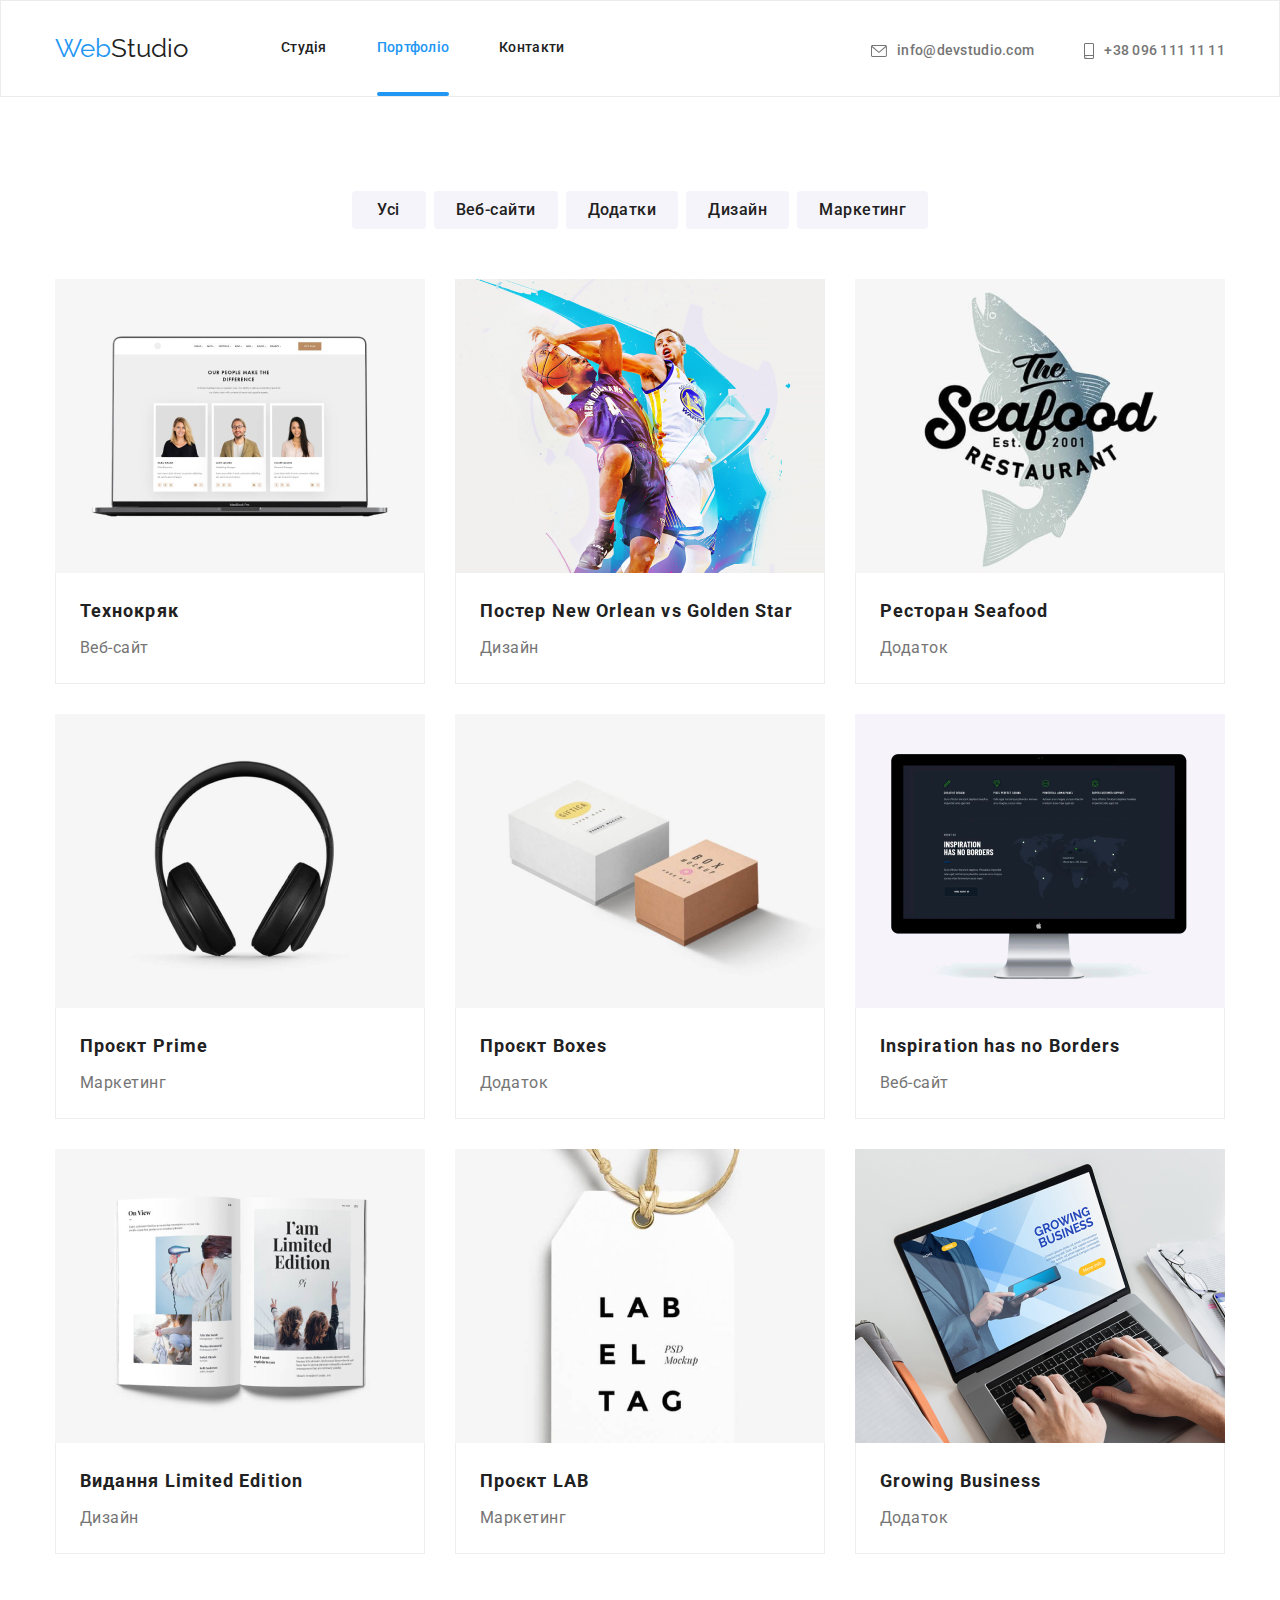
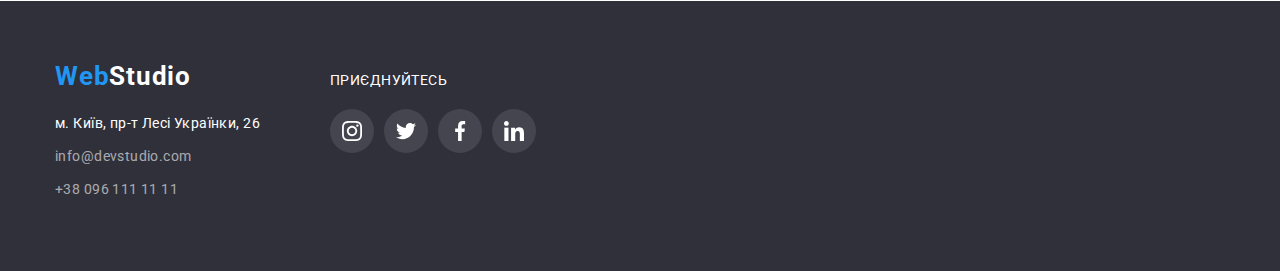
==== portfolio.html @ 18c57424 "зробила початкову розмітку" ====
<!DOCTYPE html>
<html lang="uk">

<head>
    <meta charset="UTF-8">
    <meta http-equiv="X-UA-Compatible" content="IE=edge">
    <meta name="viewport" content="width=device-width, initial-scale=1.0">
    <title>Document</title>
    <link rel="preconnect" href="https://fonts.googleapis.com">
    <link rel="preconnect" href="https://fonts.gstatic.com" crossorigin>
    <link
        href="https://fonts.googleapis.com/css2?family=Montserrat:wght@400;700&family=Raleway:wght@700&family=Roboto:wght@400;500;700;900&display=swap"
        rel="stylesheet">
    <link rel="stylesheet" href="https://cdn.jsdelivr.net/npm/modern-normalize@1.1.0/modern-normalize.min.css">
    <link rel="stylesheet" href="./css/styles.css">
</head>

<body class="body">
    <header class="page-header">
        <div class="container page-header-container">
            <nav class="page-navigation">
                <a href="./index.html" class="logo cursor"><span class="web">Web</span><span
                        class="studio">Studio</span></a>
                <ul class="site-nav list">
                    <li><a href="./index.html" class="nav-text">Студія</a></li>
                    <li><a href="./portfolio.html" class="active">Портфоліо</a></li>
                    <li><a href="" class="nav-text">Контакти</a></li>
                </ul>
            </nav>
            <ul class="page-header-contact list">
                <li><a class="mail-header" href="mailto:info@devstudio.com">
                        <svg class="header-mail-icon" width="16" height="12">
                            <use href="./img/icons.svg#icon-envelope"></use>
                        </svg>
                        info@devstudio.com</a></li>
                <li><a class="tel-header" href="tel:+380961111111">
                        <svg class="header-tel-icon" width="10" height="16">
                            <use href="./img/icons.svg#icon-smartphone"></use>
                        </svg>
                        +38 096 111 11 11</a></li>
            </ul>
        </div>
    </header>

    <main>
        <!--Фільтри-->
        <section class="section filter">
            <div class="container">
                <!--Прихований заголовок роботи-->
                <h1 hidden>--Фільтри--</h1>
                <ul class="site-filter list">
                    <li class="site-filter-item">
                        <button type="button" class="button-secondary cursor">Усі</button>
                    </li>
                    <li class="site-filter-item">
                        <button type="button" class="button-secondary cursor">Веб-сайти</button>
                    </li>
                    <li class="site-filter-item">
                        <button type="button" class="button-secondary cursor">Додатки</button>
                    </li>
                    <li class="site-filter-item">
                        <button type="button" class="button-secondary cursor">Дизайн</button>
                    </li>
                    <li class="site-filter-item">
                        <button type="button" class="button-secondary cursor">Маркетинг</button>
                    </li>
                </ul>
                <!--Портфоліо-->
                <ul class="work list">
                    <li class="work-item">
                        <a href="" class="project-link link">
                            <div class="work-thumb">
                                <img class="work-photo" src="./img/texnokryak.jpg" alt="web-cite-texnokryk" width="370"
                                    height="294">
                                <div class="work-overlay">
                                    <p class="work-overlay-text">Ресурс пропонує комплексні пропозиції з різним рівнем
                                        функціоналу та сервісів. Все це дозволить відвідувачу отримати
                                        вичерпні відомості про компанію чи приватну особу.</p>
                                </div>
                            </div>

                            <div class="work-border">
                                <h2 class="work-title">Технокряк</h2>
                                <p class="work-text">Веб-сайт</p>
                            </div>
                        </a>
                    </li>

                    <li class="work-item">
                        <a href="" class="project-link link">
                            <div class="work-thumb">
                                <img class="work-photo" src="./img/goldenstar.jpg" alt="poster-goldenstar" width="370"
                                    height="294">
                                <div class="work-overlay">
                                    <p class="work-overlay-text">Ресурс пропонує комплексні пропозиції з різним рівнем
                                        функціоналу та сервісів. Все це
                                        дозволить відвідувачу отримати
                                        вичерпні відомості про компанію чи приватну особу.</p>
                                </div>

                            </div>

                            <div class="work-border">
                                <h2 class="work-title">Постер New Orlean vs Golden Star</h2>
                                <p class="work-text">Дизайн</p>
                            </div>
                        </a>
                    </li>

                    <li class="work-item">
                        <a href="" class="project-link link">
                            <div class="work-thumb">
                                <img class="work-photo" src="./img/seafood.jpg" alt="photo-seafood" width="370"
                                    height="294">
                                <div class="work-overlay">
                                    <p class="work-overlay-text">Ресурс пропонує комплексні пропозиції з різним рівнем
                                        функціоналу та сервісів. Все це
                                        дозволить відвідувачу отримати вичерпні відомості про компанію чи приватну
                                        особу.</p>
                                </div>
                            </div>
                            <div class="work-border">
                                <h2 class="work-title">Ресторан Seafood</h2>
                                <p class="work-text">Додаток</p>
                            </div>
                        </a>
                    </li>

                    <li class="work-item">
                        <a href="" class="project-link link">
                            <div class="work-thumb">
                                <img class="work-photo" src="./img/prime.jpg" alt="project-prime" width="370"
                                    height="294">
                                <div class="work-overlay">
                                    <p class="work-overlay-text">Ресурс пропонує комплексні пропозиції з різним рівнем
                                        функціоналу та сервісів. Все це
                                        дозволить відвідувачу отримати вичерпні відомості про компанію чи приватну
                                        особу.</p>
                                </div>
                            </div>
                            <div class="work-border">
                                <h2 class="work-title">Проєкт Prime</h2>
                                <p class="work-text">Маркетинг</p>
                            </div>
                        </a>
                    </li>

                    <li class="work-item">
                        <a href="" class="project-link link">
                            <div class="work-thumb">
                                <img class="work-photo" src="./img/boxes.jpg" alt="project-boxes" width="370"
                                    height="294">
                                <div class="work-overlay">
                                    <p class="work-overlay-text">Ресурс пропонує комплексні пропозиції з різним рівнем
                                        функціоналу та сервісів. Все це
                                        дозволить відвідувачу отримати вичерпні відомості про компанію чи приватну
                                        особу.</p>
                                </div>
                            </div>
                            <div class="work-border">
                                <h2 class="work-title">Проєкт Boxes</h2>
                                <p class="work-text">Додаток</p>
                            </div>
                        </a>
                    </li>

                    <li class="work-item">
                        <a href="" class="project-link link">
                            <div class="work-thumb">
                                <img class="work-photo" src="./img/borders.jpg" alt="web-siteborders" width="370"
                                    height="294">
                                <div class="work-overlay">
                                    <p class="work-overlay-text">Ресурс пропонує комплексні пропозиції з різним рівнем
                                        функціоналу та сервісів. Все це
                                        дозволить відвідувачу отримати вичерпні відомості про компанію чи приватну
                                        особу.</p>
                                </div>
                            </div>
                            <div class="work-border">
                                <h2 class="work-title">Inspiration has no Borders</h2>
                                <p class="work-text">Веб-сайт</p>
                            </div>
                        </a>
                    </li>

                    <li class="work-item">
                        <a href="" class="project-link link">
                            <div class="work-thumb">
                                <img class="work-photo" src="./img/limitededition.jpg" alt="photo-book-limitededition"
                                    width="370" height="294">
                                <div class="work-overlay">
                                    <p class="work-overlay-text">Ресурс пропонує комплексні пропозиції з різним рівнем
                                        функціоналу та сервісів. Все це
                                        дозволить відвідувачу отримати
                                        вичерпні відомості про компанію чи приватну особу.</p>
                                </div>
                            </div>
                            <div class="work-border">
                                <h2 class="work-title">Видання Limited Edition</h2>
                                <p class="work-text">Дизайн</p>
                            </div>
                        </a>
                    </li>

                    <li class="work-item">
                        <a href="" class="project-link link">
                            <div class="work-thumb">
                                <img class="work-photo" src="./img/lab.jpg" alt="logo-project-lab" width="370"
                                    height="294">
                                <div class="work-overlay">
                                    <p class="work-overlay-text">Ресурс пропонує комплексні пропозиції з різним рівнем
                                        функціоналу та сервісів. Все це
                                        дозволить відвідувачу отримати
                                        вичерпні відомості про компанію чи приватну особу.</p>
                                </div>
                            </div>
                            <div class="work-border">
                                <h2 class="work-title">Проєкт LAB</h2>
                                <p class="work-text">Маркетинг</p>
                            </div>
                        </a>
                    </li>

                    <li class="work-item">
                        <a href="" class="project-link link">
                            <div class="work-thumb">
                                <img class="work-photo" src="./img/growingbusiness.jpg"
                                    alt="photo-leptop-growingbusiness" width="370" height="294">
                                <div class="work-overlay">
                                    <p class="work-overlay-text">Ресурс пропонує комплексні пропозиції з різним рівнем
                                        функціоналу та сервісів. Все це
                                        дозволить відвідувачу отримати
                                        вичерпні відомості про компанію чи приватну особу.</p>
                                </div>
                            </div>
                            <div class="work-border">
                                <h2 class="work-title">Growing Business</h2>
                                <p class="work-text">Додаток</p>
                            </div>
                        </a>
                    </li>
                </ul>
            </div>
        </section>
    </main>



    <footer class="footer">
        <div class="footer-space container">
            <div class="footer-container">
                <a href="./index.html" class="logo-footer"><span class="web-footer">Web</span><span
                        class="studio-footer">Studio</span></a>
                <address class="address">
                    <ul class="list">
                        <li class="address-space"><a href="map" target="_blank" rel="noopener noreferrer"
                                class="white-address">м. Київ, пр-т Лесі
                                Українки, 26</a></li>
                        <li class="address-space"><a href="mailto:info@devstudio.com"
                                class="white-cont">info@devstudio.com</a></li>
                        <li class="address-space"><a href="tel:+380961111111" class="white-cont">+38 096 111 11 11</a>
                        </li>
                    </ul>
                </address>
            </div>

            <div class="footer-social-list-icon">
                <h2 class="footer-social-list-title">ПРИЄДНУЙТЕСЬ</h2>
                <ul class="socisl-list list">
                    <li class="social-list-item">
                        <a href="#" class="footer-social-list-link">
                            <svg class="footer-social-icon" width="20" height="20">
                                <use href="./img/icons.svg#icon-instagram"></use>
                            </svg>
                        </a>
                    </li>

                    <li class="social-list-item">
                        <a href="#" class="footer-social-list-link">
                            <svg class="footer-social-icon" width="20" height="20">
                                <use href="./img/icons.svg#icon-twitter"></use>
                            </svg>
                        </a>
                    </li>

                    <li class="social-list-item">
                        <a href="#" class="footer-social-list-link">
                            <svg class="footer-social-icon" width="20" height="20">
                                <use href="./img/icons.svg#icon-facebook"></use>
                            </svg>
                        </a>
                    </li>
                    <li class="social-list-item">
                        <a href="#" class="footer-social-list-link">
                            <svg class="footer-social-icon" width="20" height="20">
                                <use href="./img/icons.svg#icon-linkedin"></use>
                            </svg>
                        </a>
                    </li>
                </ul>
            </div>
        </div>
    </footer>


</body>

</html>
---- css/styles.css ----
:root {
    --primary-text-color: #212121;
    --title-text-color: #757575;
    --accent-color: #2196F3;
    --white-text: #FFFFFF;
    --white-fog: rgba(255, 255, 255, 0.6);
    --button-background: #F5F4FA;
}

.body {
    font-family: 'Roboto', 'Verdana', 'Geneva', 'Tahoma', sans-serif;
    color: var(--primary-text-color);
    margin: 0;
}

/* ======== обнулення ======== */
.link {
    text-decoration: none;
}

.list {
    list-style-type: none;
}

.visually-hidden {
    position: absolute;
    width: 1px;
    height: 1px;
    margin: -1px;
    border: 0;
    padding: 0;
    white-space: nowrap;
    clip-path: inset(100%);
    clip: rect(0 0 0 0);
    overflow: hidden;
}

h1,
h2,
h3,
h4,
h5,
h6,
p {
    margin-top: 0;
    margin-bottom: 0;
}

ul,
ol {
    margin-top: 0;
    margin-bottom: 0;
    padding-left: 0;
}

img {
    display: block;
}

button {
    cursor: pointer;
}

.section {
    padding-top: 94px;
    padding-bottom: 94px;
}

.container {
    width: 1200px;
    padding-left: 15px;
    padding-right: 15px;
    margin-left: auto;
    margin-right: auto;
}


/* ============ ШАПКА, header ============*/

.page-header {
    padding-top: 32px;
    padding-bottom: 32px;
    border: 1px solid #ECECEC
}

.page-header-container {
    display: flex;
    align-items: baseline;
    gap: 30px;
    flex-wrap: wrap;
    flex-basis: calc((100% - 2 * 30) / 3);
}

.page-navigation {
    display: flex;
    align-items: center;
    column-gap: 93px;
}


.logo {
    color: #2196F3;
    font-family: Raleway, bold;
    font-size: 26px;
    line-height: 1.19;
    text-decoration: none;
}

.web {
    color: #2196F3;
}

.studio {
    color: #212121;
}

.site-nav {
    display: flex;
    color: aqua;
    font-style: normal;
    text-decoration: none;
    font-weight: 500;
    font-size: 14px;
    line-height: 1.14;
    letter-spacing: 0.02em;
    column-gap: 50px;
}


.nav-text {
    color: var(--primary-text-color);
    font-style: normal;
    text-decoration: none;
    font-weight: 500;
    font-size: 14px;
    line-height: 1.14;
    letter-spacing: 0.02em;

    transition-property: color;
    transition-duration: 250ms;
    transition-timing-function: cubic-bezier(0.4, 0, 0.2, 1);
    transition-delay: 250ms;
}

.active {
    display: block;
    position: relative;
    color: var(--accent-color);
    font-style: normal;
    text-decoration: none;
    font-weight: 500;
    font-size: 14px;
    line-height: 1.14;
    letter-spacing: 0.02em;
}

.active::after {
    content: '';
    position: absolute;
    display: block;
    width: 100%;
    height: 4px;
    background-color: var(--accent-color);
    border-radius: 2px;
    top: 52px;
    left: 0px;
}

.nav-text:hover {
    color: var(--accent-color);
}

.nav-text:focus {
    color: var(--accent-color);
}

.page-header-contact {
    display: flex;
    align-items: center;
    margin-left: auto;
}

.header-mail-icon {
    fill: #757575;
    margin-right: 10px;

    transition-property: fill;
    transition-duration: 250ms;
    transition-timing-function: cubic-bezier(0.4, 0, 0.2, 1);
    transition-delay: 250ms;
}

.mail-header:hover .header-mail-icon {
    fill: var(--accent-color);
    color: var(--accent-color);
}

.mail-header:focus .header-mail-icon {
    fill: var(--accent-color);
    color: var(--accent-color);
}

.mail-header {
    display: flex;
    justify-content: center;
    align-items: center;
    color: var(--title-text-color);
    text-align: center;
    font-style: normal;
    text-decoration: none;
    font-weight: 500;
    font-size: 14px;
    line-height: 1.14;
    letter-spacing: 0.02em;
    margin-right: 50px;

    transition-property: color;
    transition-duration: 250ms;
    transition-timing-function: cubic-bezier(0.4, 0, 0.2, 1);
    transition-delay: 250ms;
}

.mail-header:hover {
    color: var(--accent-color);
}

.mail-header:focus {
    color: var(--accent-color);
}

.header-tel-icon {
    fill: #757575;
    margin-right: 10px;

    transition-property: fill;
    transition-duration: 250ms;
    transition-timing-function: cubic-bezier(0.4, 0, 0.2, 1);
    transition-delay: 250ms;
}

.tel-header:hover .header-tel-icon {
    fill: var(--accent-color);
    color: var(--accent-color);
}

.tel-header:focus .header-tel-icon {
    fill: var(--accent-color);
    color: var(--accent-color);
}

.header-tel-icon:hover {
    fill: var(--accent-color);
}

.header-tel-icon:focus {
    fill: var(--accent-color);
}

.tel-header {
    display: flex;
    justify-content: center;
    align-items: center;
    color: var(--title-text-color);
    font-style: normal;
    text-decoration: none;
    font-weight: 500;
    font-size: 14px;
    line-height: 1.14;
    letter-spacing: 0.02em;

    transition-property: color;
    transition-duration: 250ms;
    transition-timing-function: cubic-bezier(0.4, 0, 0.2, 1);
    transition-delay: 250ms;
}

.tel-header:hover {
    color: var(--accent-color);
}

.tel-header:focus {
    color: var(--accent-color);
}

.cursor {
    cursor: pointer;
}

/*============ ГЕРОЙ ============*/

.hero {
    background-color: #C4C4C4;
    background-image: linear-gradient(rgba(47, 48, 58, 0.4), rgba(47, 48, 58, 0.4)), url(../img/hero-img.jpg);
    background-repeat: no-repeat;
    background-size: cover;
    max-width: 1600px;
    height: 600px;
    margin: 0 auto;
    padding-top: 200px;
    padding-bottom: 200px;
}

.hero-title {
    width: 696px;
    margin-left: auto;
    margin-right: auto;
    margin-bottom: 30px;
    font-weight: 900;
    font-size: 44px;
    line-height: 1.36;
    text-align: center;
    color: #FFFFFF;
}

.button-primery {
    font-family: 'Roboto';
    font-style: normal;
    font-weight: 700;
    font-size: 16px;
    line-height: 1.87;
    display: flex;
    align-items: center;
    text-align: center;
    min-width: 216px;
    margin: 0 auto;
    padding: 10px 32px;
    border-radius: 4px;
    border: none;
    color: #FFFFFF;
    background: #2196F3;
    box-shadow: 0px 4px 4px rgba(0, 0, 0, 0.15);


    transition-property: background;
    transition-duration: 250ms;
    transition-timing-function: cubic-bezier(0.4, 0, 0.2, 1);
    transition-delay: 250ms;
}

.button-primery:hover {
    color: #FFFFFF;
    background: #188CE8;
}

.button-primery:focus {
    color: #FFFFFF;
    background: #188CE8;
}

/*============ НАШІ ПЕРЕВАГИ ============*/
.our-power {
    padding-bottom: 47px;
}

.our-power-list {
    display: flex;
    column-gap: 30px;
    /* flex-wrap: wrap;*/
}

.our-power-item {
    flex-basis: calc((100% - 3 * 30) / 4);
}

.our-power-icon-box {
    display: flex;
    width: 270px;
    height: 120px;
    background: #F5F4FA;
    border-radius: 4px;
    justify-content: center;
    align-items: center;
}

.our-power-title {
    font-weight: 700;
    font-size: 14px;
    line-height: 1.14;
    letter-spacing: 0.03em;
    text-transform: uppercase;
    color: var(--primary-text-color);
    margin-top: 30px;
    margin-bottom: 10px;
}

.our-power-text {
    color: var(--title-text-color);
    font-weight: 400;
    font-size: 14px;
    line-height: 1.71;
    letter-spacing: 0.03em;
}


/* ============ WHOT-WE-DO ============*/
.whot-we-do {
    padding-top: 47px;
}

.h2 {
    font-weight: 700;
    font-size: 36px;
    line-height: 1.16;
    text-align: center;
    letter-spacing: 0.03em;
}

.h3 {
    font-weight: 500;
    font-size: 14px;
    line-height: 1.14;
    letter-spacing: 0.03em;
    text-transform: uppercase;
}

.whot-we-do-title {
    font-weight: 700;
    font-size: 36px;
    line-height: 1.16;
    text-align: center;
    letter-spacing: 0.03em;
    margin-bottom: 50px;
    color: var(--primary-text-color);
}

.whot-we-do-list {
    display: flex;
    column-gap: 30px;
}

.whot-we-do-item {
    flex-basis: calc((100% - 2 * 30) / 3);
}

.whot-we-do-overlay-relative {
    position: relative;
}

.whot-we-do-overlay {
    position: absolute;
    height: 70px;
    width: 370px;
    bottom: 0;
    left: 0;
    background: rgba(47, 48, 58, 0.8);
}

.whot-we-do-overlay-text {
    font-weight: 700;
    font-size: 14px;
    line-height: 1.14;
    text-align: center;
    letter-spacing: 0.03em;
    text-transform: uppercase;
    color: #FFFFFF;
    padding-top: 27px;
}

/*============ НАША КОМАНДА ============*/

.our-team {
    background: #F5F4FA;
    padding-top: 47px;
}

.our-team-title {
    font-weight: 700;
    font-size: 36px;
    line-height: 1.16;
    text-align: center;
    letter-spacing: 0.03em;
    color: var(--primary-text-color);
    margin-bottom: 50px;
}

.our-team-list {
    display: flex;
    column-gap: 30px;
}

.our-team-item {
    flex-basis: calc((100% - 3 * 30) /4);
}

.our-team-photo {
    padding-bottom: 30px;
}

.our-team-name {
    font-weight: 500;
    font-size: 16px;
    line-height: 1.18;
    text-align: center;
    letter-spacing: 0.03em;
    color: var(--primary-text-color);
    margin-bottom: 10px;
}

.our-team-text {
    font-weight: 400;
    font-size: 16px;
    line-height: 1.18;
    letter-spacing: 0.03em;
    text-align: center;
    color: var(--title-text-color);
    margin-bottom: 30px;
}


.our-team-border {
    background-color: #FFFFFF;
    box-shadow: 0px 1px 3px rgba(0, 0, 0, 0.12), 0px 1px 1px rgba(0, 0, 0, 0.14), 0px 2px 1px rgba(0, 0, 0, 0.2);
    border-radius: 0px 0px 4px 4px;
}

.socisl-list {
    display: flex;
    justify-content: center;
    column-gap: 10px;
    padding-bottom: 30px;
}

.social-list-link {
    display: flex;
    justify-content: center;
    align-items: center;
    width: 44px;
    height: 44px;
    border-radius: 50%;
    background: #FFFFFF;

    transition-property: background, fill;
    transition-duration: 250ms;
    transition-timing-function: cubic-bezier(0.4, 0, 0.2, 1);
    transition-delay: 250ms;
}

.social-list-icon {
    fill: #AFB1B8;

    transition-property: fill;
    transition-duration: 250ms;
    transition-timing-function: cubic-bezier(0.4, 0, 0.2, 1);
    transition-delay: 250ms;
}

.social-list-link:hover {
    background: #2196F3;
}

.social-list-link:focus {
    background: #2196F3;
}

.social-list-link:hover .social-list-icon {
    fill: #FFFFFF;
}

.social-list-link:focus .social-list-icon {
    fill: #FFFFFF;
}



/* ============ Постійні клієнти ============*/

.client-title {
    font-weight: 700;
    font-size: 36px;
    line-height: 1.16;
    text-align: center;
    letter-spacing: 0.03em;
    color: var(--primary-text-color);
    margin-bottom: 50px;
}

.client-list {
    display: flex;
    box-sizing: border-box;
    column-gap: 30px;
}

.client-link {
    display: flex;
    width: 170px;
    height: 92px;
    justify-content: center;
    align-items: center;
    border: 1px solid #AFB1B8;
    border-radius: 4px;

    transition-property: fill, border;
    transition-duration: 250ms;
    transition-timing-function: cubic-bezier(0.4, 0, 0.2, 1);
    transition-delay: 250ms;
}

.client-icon {
    fill: #AFB1B8;

    transition-property: fill;
    transition-duration: 250ms;
    transition-timing-function: cubic-bezier(0.4, 0, 0.2, 1);
    transition-delay: 250ms;
}

.client-link:hover .client-icon {
    fill: #2196F3;
}

.client-link:focus .client-icon {
    fill: #2196F3;
}

.client-link:hover {
    border: 1px solid #2196F3;
}

.client-link:focus {
    border: 1px solid #2196F3;
}


/*============FILTER в ПОРТФОЛІО============*/

.filter {
    padding-bottom: 47px;
}

.site-filter {
    margin-bottom: 50px;
    display: flex;
    column-gap: 8px;
    align-self: center;
    flex-basis: calc((100% - 4 * 8) / 5);
    justify-content: center;
}

/* .site-filter-item {
} */

.button-secondary {
    color: var(--primary-text-color);
    background: var(--button-background);
    font-weight: 500;
    font-size: 16px;
    line-height: 1.62;
    text-align: center;
    letter-spacing: 0.03em;
    display: block;
    min-width: 74px;
    padding-top: 6px;
    padding-bottom: 6px;
    padding-left: 22px;
    padding-right: 22px;
    border-radius: 4px;
    border: none;

    transition-property: color, background, box-shadow;
    transition-duration: 250ms;
    transition-timing-function: cubic-bezier(0.4, 0, 0.2, 1);
    transition-delay: 250ms;
}

.button-secondary:hover {
    color: #FFFFFF;
    background: #2196F3;
    box-shadow: 0px 3px 1px rgba(0, 0, 0, 0.1), 0px 1px 2px rgba(0, 0, 0, 0.08), 0px 2px 2px rgba(0, 0, 0, 0.12);
}

.button-secondary:focus {
    color: #FFFFFF;
    background: #2196F3;
    box-shadow: 0px 3px 1px rgba(0, 0, 0, 0.1), 0px 1px 2px rgba(0, 0, 0, 0.08), 0px 2px 2px rgba(0, 0, 0, 0.12);
}

/* ============WORK Портфоліо============*/
.work {
    display: flex;
    column-gap: 30px;
    flex-wrap: wrap;
    row-gap: 30px;
}

.work-item {
    flex-basis: calc((100% - 2 * 30) / 3);

    transition-property: box-shadow, transform;
    transition-duration: 250ms;
    transition-timing-function: cubic-bezier(0.4, 0, 0.2, 1);
    transition-delay: 250ms;
}


.work-item:hover {
    box-shadow: 0px 1px 1px rgba(0, 0, 0, 0.12), 0px 4px 4px rgba(0, 0, 0, 0.06), 1px 4px 6px rgba(0, 0, 0, 0.16);
}

.work-photo {
    margin-bottom: 0px;
}

.work-border {
    box-sizing: border-box;
    background: #FFFFFF;
    border: 1px solid #EEEEEE;
    border-top: none;
    padding-top: 20px;
    padding-bottom: 20px;
    padding-right: 24px;
    padding-left: 24px;
}

.work-title {
    font-weight: 700;
    font-size: 18px;
    line-height: 2;
    letter-spacing: 0.06em;
    margin-bottom: 4px;
    color: var(--primary-text-color);
}

.work-text {
    font-weight: 400;
    font-size: 16px;
    line-height: 1.88;
    letter-spacing: 0.03em;
    color: var(--title-text-color);
}

/* ============= МОДАЛЬНІ ВІКНА =============*/

.work-thumb {
    position: relative;
    overflow: hidden;
}

.work-overlay {
    position: absolute;
    height: 100%;
    width: 100%;
    top: 0;
    left: 0;
    background: rgba(33, 150, 243, 0.9);
    color: #FFFFFF;
    font-weight: 400;
    font-size: 18px;
    line-height: 1.56;
    letter-spacing: 0.03em;
    padding: 63px 24px;
    transform: translateY(100%);

    transition-property: transform;
    transition-duration: 250ms;
    transition-timing-function: cubic-bezier(0.4, 0, 0.2, 1);
    transition-delay: 250ms;
}

.project-link:hover .work-overlay {
    transform: translateY(0%);
}

.project-link:focus .work-overlay {
    transform: translateY(0%);
}


.work-overlay-text {}

/* ============ Футер ============*/

.footer {
    background: #2F303A;
    text-decoration: none;
    padding-top: 60px;
    padding-bottom: 60px;
}

.logo-footer {
    text-decoration: none;
}

.web-footer {
    color: #2196F3;
    font-weight: 700;
    font-size: 26px;
    line-height: 1.19;
    letter-spacing: 0.03em;
}

.studio-footer {
    color: #FFFFFF;
    font-weight: 700;
    font-size: 26px;
    line-height: 1.19;
    letter-spacing: 0.03em;
}

.address {
    font-style: normal;
    text-decoration: none;
    padding-top: 20px;

}

.address-space {
    margin-bottom: 9px;
}

.white-address {
    color: var(--white-text);
    font-family: 'Roboto';
    font-style: normal;
    font-weight: 400;
    font-size: 14px;
    line-height: 1.71;
    letter-spacing: 0.03em;
    text-decoration: none;

    transition-property: color;
    transition-duration: 250ms;
    transition-timing-function: cubic-bezier(0.4, 0, 0.2, 1);
    transition-delay: 250ms;
}

.white-address:hover {
    color: var(--accent-color);
}

.white-address:focus {
    color: var(--accent-color);
}

.white-cont {
    color: var(--white-fog);
    font-family: 'Roboto';
    font-style: normal;
    font-weight: 400;
    font-size: 14px;
    line-height: 1.71;
    letter-spacing: 0.03em;
    text-decoration: none;
    transition-property: color, transform;
    transition-duration: 250ms;
    transition-timing-function: cubic-bezier(0.4, 0, 0.2, 1);
    transition-delay: 250ms;
}

.white-cont:hover {
    color: var(--accent-color);
}

.white-cont:focus {
    color: var(--accent-color);
}

.footer-space {
    display: flex;
    align-items: baseline;
}

.footer-social-list-icon {
    display: block;
    align-items: center;
    margin-left: 70px;
}

.footer-social-list-title {
    font-family: 'Roboto';
    font-style: normal;
    font-weight: 400;
    font-size: 14px;
    line-height: 1.14;
    letter-spacing: 0.03em;
    text-decoration: none;
    color: #FFFFFF;
    margin-bottom: 20px;
}

.footer-social-list-link {
    display: flex;
    justify-content: center;
    align-items: center;
    width: 44px;
    height: 44px;
    border-radius: 50%;
    background: rgba(255, 255, 255, 0.1);

    transition-property: background, transform;
    transition-duration: 250ms;
    transition-timing-function: cubic-bezier(0.4, 0, 0.2, 1);
    transition-delay: 250ms;
}

.footer-social-list-link:hover {
    background: #2196F3;
}

.footer-social-list-link:focus {
    background: #2196F3;
}

.footer-social-icon {
    fill: #FFFFFF;
}

/*========МОДАЛЬНЕ ВІКНО=========*/
.backdrop {
    position: fixed;
    top: 0;
    left: 0;
    width: 100%;
    height: 100%;
    z-index: 1000;
    background: rgba(0, 0, 0, 0.2);
    transition: opacity 250ms cubic-bezier(0.4, 0, 0.2, 1), visibility 250ms cubic-bezier(0.4, 0, 0.2, 1);
}

.backdrop.is-hidden {
    opacity: 0;
    visibility: hidden;
    pointer-events: none;
}

.modal {
    position: absolute;
    width: 528px;
    height: 581px;
    left: 50%;
    top: 50%;
    transform: translate(-50%, -50%) scale(1);

    background: #FFFFFF;
    box-shadow: 0px 1px 3px rgba(0, 0, 0, 0.12), 0px 1px 1px rgba(0, 0, 0, 0.14), 0px 2px 1px rgba(0, 0, 0, 0.2);
    border-radius: 4px;

    transition-property: transform;
    transition-duration: 250ms;
    transition-timing-function: cubic-bezier(0.4, 0, 0.2, 1);
}

.backdrop.is-hidden .modal {
    transform: translate(-50%, -50%) scale(0);
}

.modal-close-btn {
    position: absolute;
    top: 8px;
    right: 8px;
    display: flex;
    justify-content: center;
    align-items: center;
    width: 40px;
    height: 40px;
    border-radius: 50%;
    background-color: transparent;
    border: 1px solid #cccccc;
    padding: 0;
}

.modal-close-icon {
    fill: #000000;
}
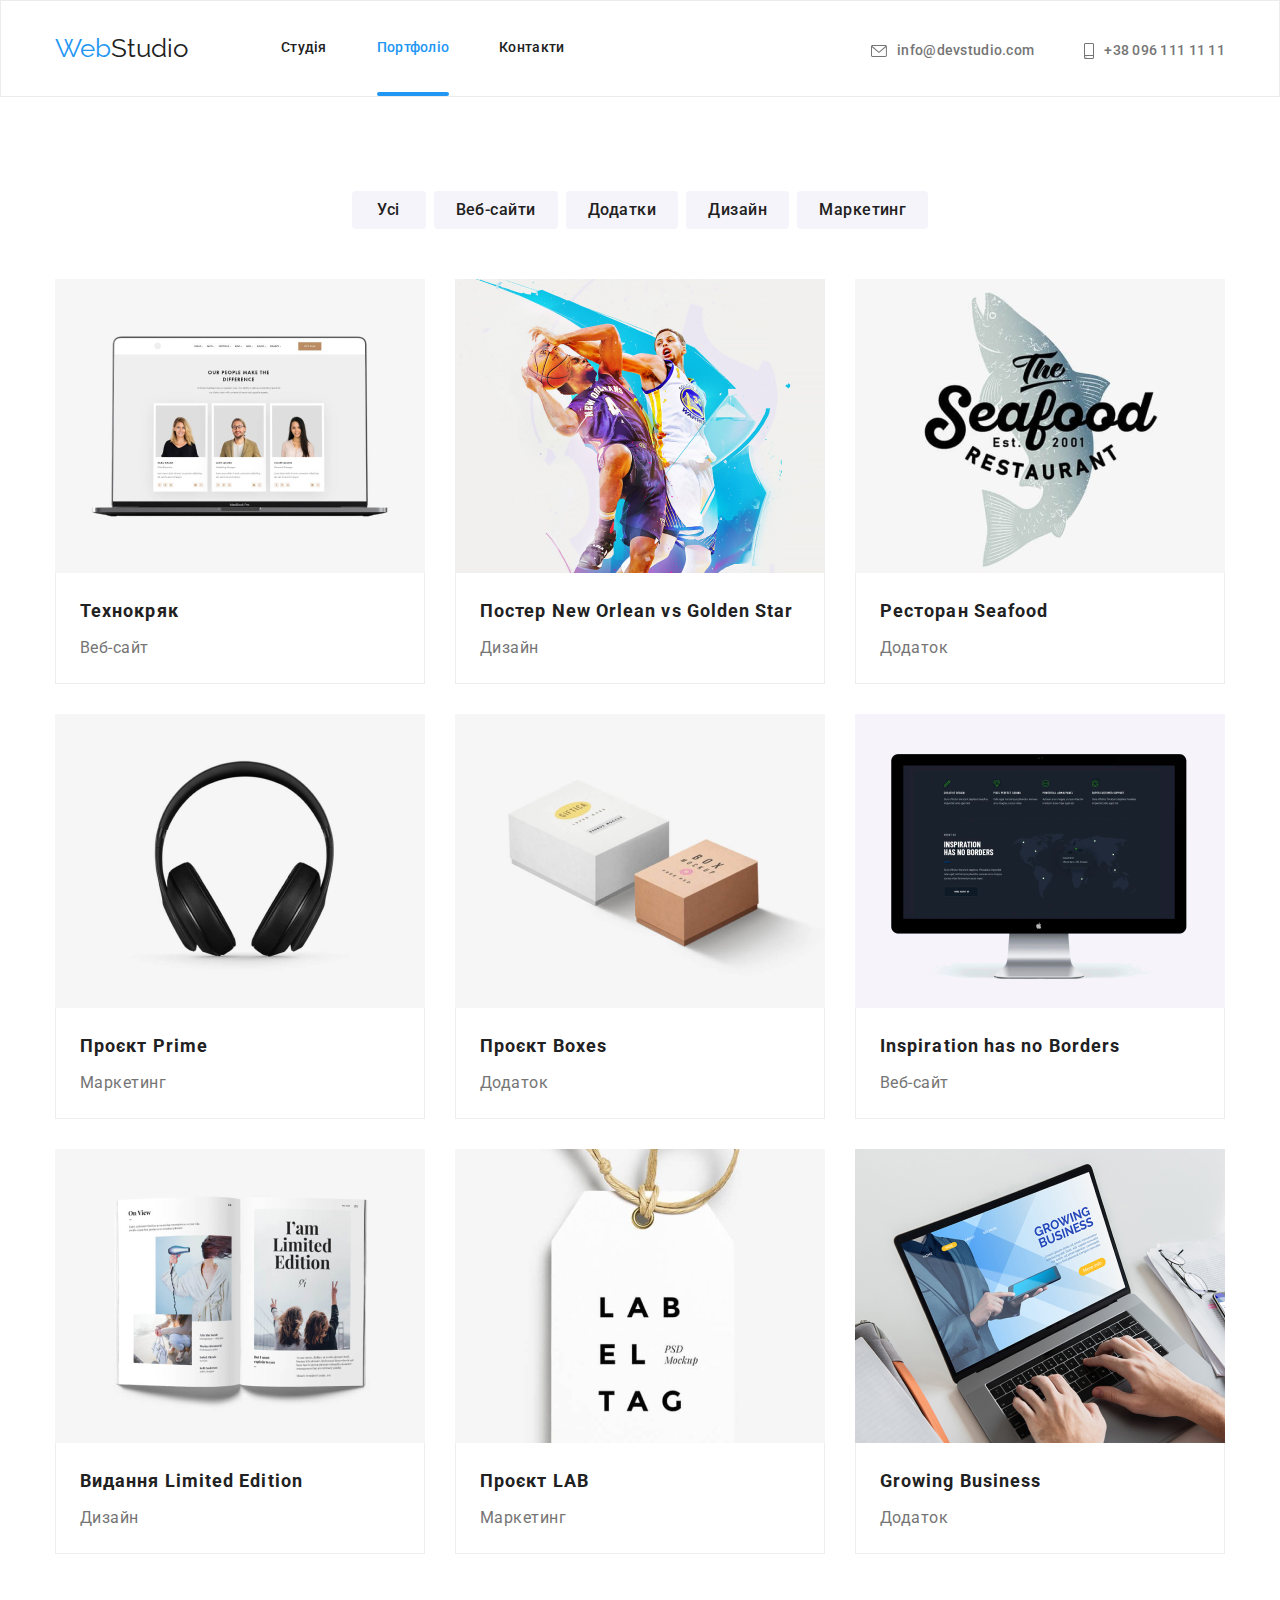
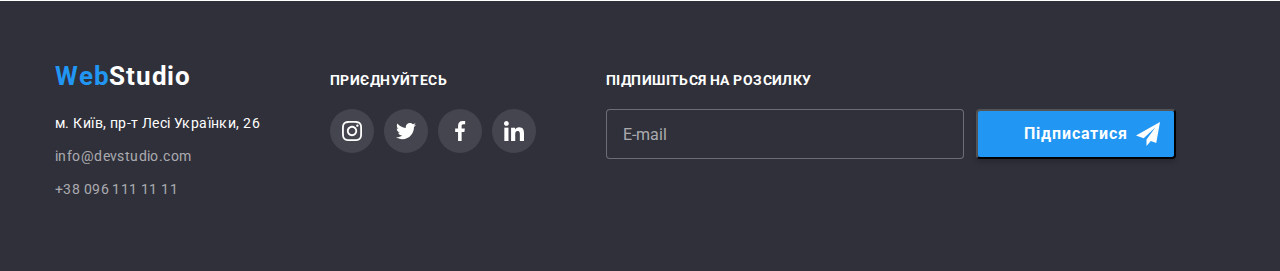
==== commit a161f331: "доробила модальне вікно" ====
--- a/portfolio.html
+++ b/portfolio.html
@@ -299,6 +299,23 @@
                     </li>
                 </ul>
             </div>
+
+            <!-- ПІДПИСКА -->
+            <div class="footer-subscribe">
+                <h2 class="footer-title subscribe-title">ПІДПИШІТЬСЯ НА РОЗСИЛКУ</h2>
+                <form class="footer-subscribe-form">
+                    <lable form="subscribe">
+                        <span class="footer-subscribe-form-wrapper">
+                            <input class="footer-subscribe-input" type="email" id="subscribe" name="mail-subscribe"
+                                class="footer-subscribe-mail" required pattern="[email regex]" placeholder="E-mail">
+                            <svg class="footer-subscribe-icon" width="24" height="24">
+                                <use href="./img/icons.svg#icon-icon-send"></use>
+                            </svg>
+                        </span>
+                    </lable>
+                    <button type="submit" class="footer-subscribe-btn">Підписатися</button>
+                </form>
+            </div>
         </div>
     </footer>
 
--- a/css/styles.css
+++ b/css/styles.css
@@ -139,7 +139,6 @@
     transition-property: color;
     transition-duration: 250ms;
     transition-timing-function: cubic-bezier(0.4, 0, 0.2, 1);
-    transition-delay: 250ms;
 }
 
 .active {
@@ -187,7 +186,6 @@
     transition-property: fill;
     transition-duration: 250ms;
     transition-timing-function: cubic-bezier(0.4, 0, 0.2, 1);
-    transition-delay: 250ms;
 }
 
 .mail-header:hover .header-mail-icon {
@@ -217,7 +215,6 @@
     transition-property: color;
     transition-duration: 250ms;
     transition-timing-function: cubic-bezier(0.4, 0, 0.2, 1);
-    transition-delay: 250ms;
 }
 
 .mail-header:hover {
@@ -235,7 +232,6 @@
     transition-property: fill;
     transition-duration: 250ms;
     transition-timing-function: cubic-bezier(0.4, 0, 0.2, 1);
-    transition-delay: 250ms;
 }
 
 .tel-header:hover .header-tel-icon {
@@ -271,7 +267,6 @@
     transition-property: color;
     transition-duration: 250ms;
     transition-timing-function: cubic-bezier(0.4, 0, 0.2, 1);
-    transition-delay: 250ms;
 }
 
 .tel-header:hover {
@@ -334,7 +329,6 @@
     transition-property: background;
     transition-duration: 250ms;
     transition-timing-function: cubic-bezier(0.4, 0, 0.2, 1);
-    transition-delay: 250ms;
 }
 
 .button-primery:hover {
@@ -532,7 +526,6 @@
     transition-property: background, fill;
     transition-duration: 250ms;
     transition-timing-function: cubic-bezier(0.4, 0, 0.2, 1);
-    transition-delay: 250ms;
 }
 
 .social-list-icon {
@@ -541,7 +534,6 @@
     transition-property: fill;
     transition-duration: 250ms;
     transition-timing-function: cubic-bezier(0.4, 0, 0.2, 1);
-    transition-delay: 250ms;
 }
 
 .social-list-link:hover {
@@ -592,7 +584,6 @@
     transition-property: fill, border;
     transition-duration: 250ms;
     transition-timing-function: cubic-bezier(0.4, 0, 0.2, 1);
-    transition-delay: 250ms;
 }
 
 .client-icon {
@@ -601,7 +592,6 @@
     transition-property: fill;
     transition-duration: 250ms;
     transition-timing-function: cubic-bezier(0.4, 0, 0.2, 1);
-    transition-delay: 250ms;
 }
 
 .client-link:hover .client-icon {
@@ -659,7 +649,6 @@
     transition-property: color, background, box-shadow;
     transition-duration: 250ms;
     transition-timing-function: cubic-bezier(0.4, 0, 0.2, 1);
-    transition-delay: 250ms;
 }
 
 .button-secondary:hover {
@@ -688,7 +677,6 @@
     transition-property: box-shadow, transform;
     transition-duration: 250ms;
     transition-timing-function: cubic-bezier(0.4, 0, 0.2, 1);
-    transition-delay: 250ms;
 }
 
 
@@ -753,7 +741,6 @@
     transition-property: transform;
     transition-duration: 250ms;
     transition-timing-function: cubic-bezier(0.4, 0, 0.2, 1);
-    transition-delay: 250ms;
 }
 
 .project-link:hover .work-overlay {
@@ -820,7 +807,6 @@
     transition-property: color;
     transition-duration: 250ms;
     transition-timing-function: cubic-bezier(0.4, 0, 0.2, 1);
-    transition-delay: 250ms;
 }
 
 .white-address:hover {
@@ -843,7 +829,6 @@
     transition-property: color, transform;
     transition-duration: 250ms;
     transition-timing-function: cubic-bezier(0.4, 0, 0.2, 1);
-    transition-delay: 250ms;
 }
 
 .white-cont:hover {
@@ -868,7 +853,7 @@
 .footer-social-list-title {
     font-family: 'Roboto';
     font-style: normal;
-    font-weight: 400;
+    font-weight: 700;
     font-size: 14px;
     line-height: 1.14;
     letter-spacing: 0.03em;
@@ -889,7 +874,6 @@
     transition-property: background, transform;
     transition-duration: 250ms;
     transition-timing-function: cubic-bezier(0.4, 0, 0.2, 1);
-    transition-delay: 250ms;
 }
 
 .footer-social-list-link:hover {
@@ -903,6 +887,86 @@
 .footer-social-icon {
     fill: #FFFFFF;
 }
+
+/* ====Підписка====*/
+
+.subscribe-title {
+    font-weight: 700;
+    font-size: 14px;
+    line-height: 1.14;
+    letter-spacing: 0.03em;
+    padding-bottom: 20px ;
+    text-transform: uppercase;
+    color: #FFFFFF;
+}
+
+.footer-subscribe {
+    display: block;
+    align-items: center;
+    margin-left: 70px;
+}
+
+.footer-subscribe-form {
+    display: flex;
+}
+
+.footer-subscribe-input {
+    width: 358px;
+    height: 50px;
+    background-color: #2F303A;
+    border: 1px solid rgba(255, 255, 255, 0.3);
+    border-radius: 4px;
+    padding-left: 16px;
+    transition-property: border-color;
+    transition-duration: 250ms;
+    transition-timing-function: cubic-bezier(0.4, 0, 0.2, 1);
+}
+
+.footer-subscribe-input::placeholder {
+font-size: 16px;
+line-height: 1.25;
+color: rgba(255, 255, 255, 0.6);
+}
+
+.footer-subscribe-input:hover,
+.footer-subscribe-input:focus {
+    border-color: var(--accent-color);
+}
+
+
+.footer-subscribe-btn {
+    font-weight: 700;
+    font-size: 16px;
+    line-height: 1.88px;
+
+    align-items: center;
+    display: block;
+    margin-left: 12px;
+    text-align: center;
+    letter-spacing: 0.06em;
+    color: #FFFFFF;
+
+    width: 200px;
+    height: 50px;
+    background: #2196F3;
+    box-shadow: 0px 4px 4px rgba(0, 0, 0, 0.15);
+    border-radius: 4px;
+}
+
+.footer-subscribe-form-wrapper {
+    position: relative;
+}
+
+.footer-subscribe-icon {
+    position: absolute;
+    fill: var(--white-text);
+    top: -13%;
+    left: 148%;
+    text-align: center;
+    font-family: 'Roboto';
+}
+
+
 
 /*========МОДАЛЬНЕ ВІКНО=========*/
 .backdrop {
@@ -934,14 +998,16 @@
     box-shadow: 0px 1px 3px rgba(0, 0, 0, 0.12), 0px 1px 1px rgba(0, 0, 0, 0.14), 0px 2px 1px rgba(0, 0, 0, 0.2);
     border-radius: 4px;
 
+    padding: 40px;
+
     transition-property: transform;
     transition-duration: 250ms;
     transition-timing-function: cubic-bezier(0.4, 0, 0.2, 1);
 }
 
-.backdrop.is-hidden .modal {
+/*.backdrop.is-hidden .modal {
     transform: translate(-50%, -50%) scale(0);
-}
+}*/
 
 .modal-close-btn {
     position: absolute;
@@ -960,4 +1026,162 @@
 
 .modal-close-icon {
     fill: #000000;
-}+
+    transition-property: fill;
+    transition-duration: 250ms;
+    transition-timing-function: cubic-bezier(0.4, 0, 0.2, 1);
+}
+.modal-close-icon:hover,
+.modal-close-icon:focus {
+    fill: var(--accent-color);
+}
+
+.modal-close-btn:hover + .modal-close-icon { fill: #2196F3;}
+.modal-close-btn:focus + .modal-close-icon { fill: #2196F3;}
+
+
+/*=========ФОРМА=======*/
+.modal-caption {
+
+    font-weight: 700;
+    font-size: 20px;
+    line-height: 1.15;
+    text-align: center;
+    letter-spacing: 0.03em;
+    color: #212121;
+    margin-bottom: 12px;
+}
+
+.modal-form {
+    display: flex;
+    flex-direction: column;
+    row-gap: 10px;
+    cursor: pointer;
+}
+
+.modal-form-field {
+
+}
+
+.modal-form-field-desc {
+    display: block;
+    font-size: 12px;
+    color: #757575;
+    margin-bottom: 4px;
+}
+
+.modal-form-input-wrapper {
+    position: relative;
+    display: block;
+}
+
+.modal-form-input {
+    width: 100%;
+    height: 40px;
+    border: 1px solid rgba(33, 33, 33, 0.2);
+    border-radius: 4px;
+    padding-left: 42px;
+    transition-property: border-color;
+    transition-duration: 250ms;
+    transition-timing-function: cubic-bezier(0.4, 0, 0.2, 1);
+}
+
+.modal-form-input:focus {
+    outline: none;
+    border-color: var(--accent-color);
+}
+
+.modal-form-icon {
+    position: absolute;
+    top: 50%;
+    left: 12px;
+    transform: translateY(-50%);
+    display: block;
+    fill: #212121;
+    transition-property: fill;
+    transition-duration: 250ms;
+    transition-timing-function: cubic-bezier(0.4, 0, 0.2, 1);
+ }
+
+.modal-form-input:focus + .modal-form-icon {
+    fill: #2196F3;
+}
+
+.modal-form-message {
+    width: 100%;
+    height: 120px;
+    resize: none;
+    padding-left: 16px;
+    border: 1px solid rgba(33, 33, 33, 0.2);
+    border-radius: 4px;
+    transition-property: border-color;
+    transition-duration: 250ms;
+    transition-timing-function: cubic-bezier(0.4, 0, 0.2, 1);
+}
+
+.modal-form-message:focus {
+    outline: none;
+    border-color: var(--accent-color);
+}
+
+
+.modal-form-message::placeholder {
+    color: rgba(117, 117, 117, 0.5);
+}
+
+
+.modal-form-check-wrapper {
+    display: flex;
+    align-items: center;
+}
+
+.modal-form-own-check {
+        border: 1px solid #303030;
+        border-radius: 4px;
+        cursor: pointer;
+        margin-right: 7px;
+    }
+
+.modal-form-own-check-icon {
+    display: none;
+ 
+}
+
+.modal-form-check:checked + .modal-form-own-check {
+    background-color: var(--accent-color);
+}
+
+.modal-form-check:focus + .modal-form-own-check {
+    outline: #2196F3;
+}
+
+.modal-form-check:checked + .modal-form-own-check .modal-form-own-check-icon {
+    display: block;
+    fill: #FFFFFF;
+}
+
+.modal-form-btn {
+
+    padding: 10px 52px;
+    margin-top: 30px;
+    align-self:center;
+    font-family: 'Roboto';
+    font-weight: 700;
+    font-size: 16px;
+    line-height: 1.88;
+    letter-spacing: 0.06em;
+    color: #FFFFFF;
+    background: #2196F3;
+    box-shadow: 0px 4px 4px rgba(0, 0, 0, 0.15);
+    border-radius: 4px;
+    transition-property: background-color;
+    transition-duration: 250ms;
+    transition-timing-function: cubic-bezier(0.4, 0, 0.2, 1);
+}
+
+.modal-form-btn:hover,
+.modal-form-btn:focus {
+    background-color: #188CE8;
+}
+
+/*=====Footer subscribe======*/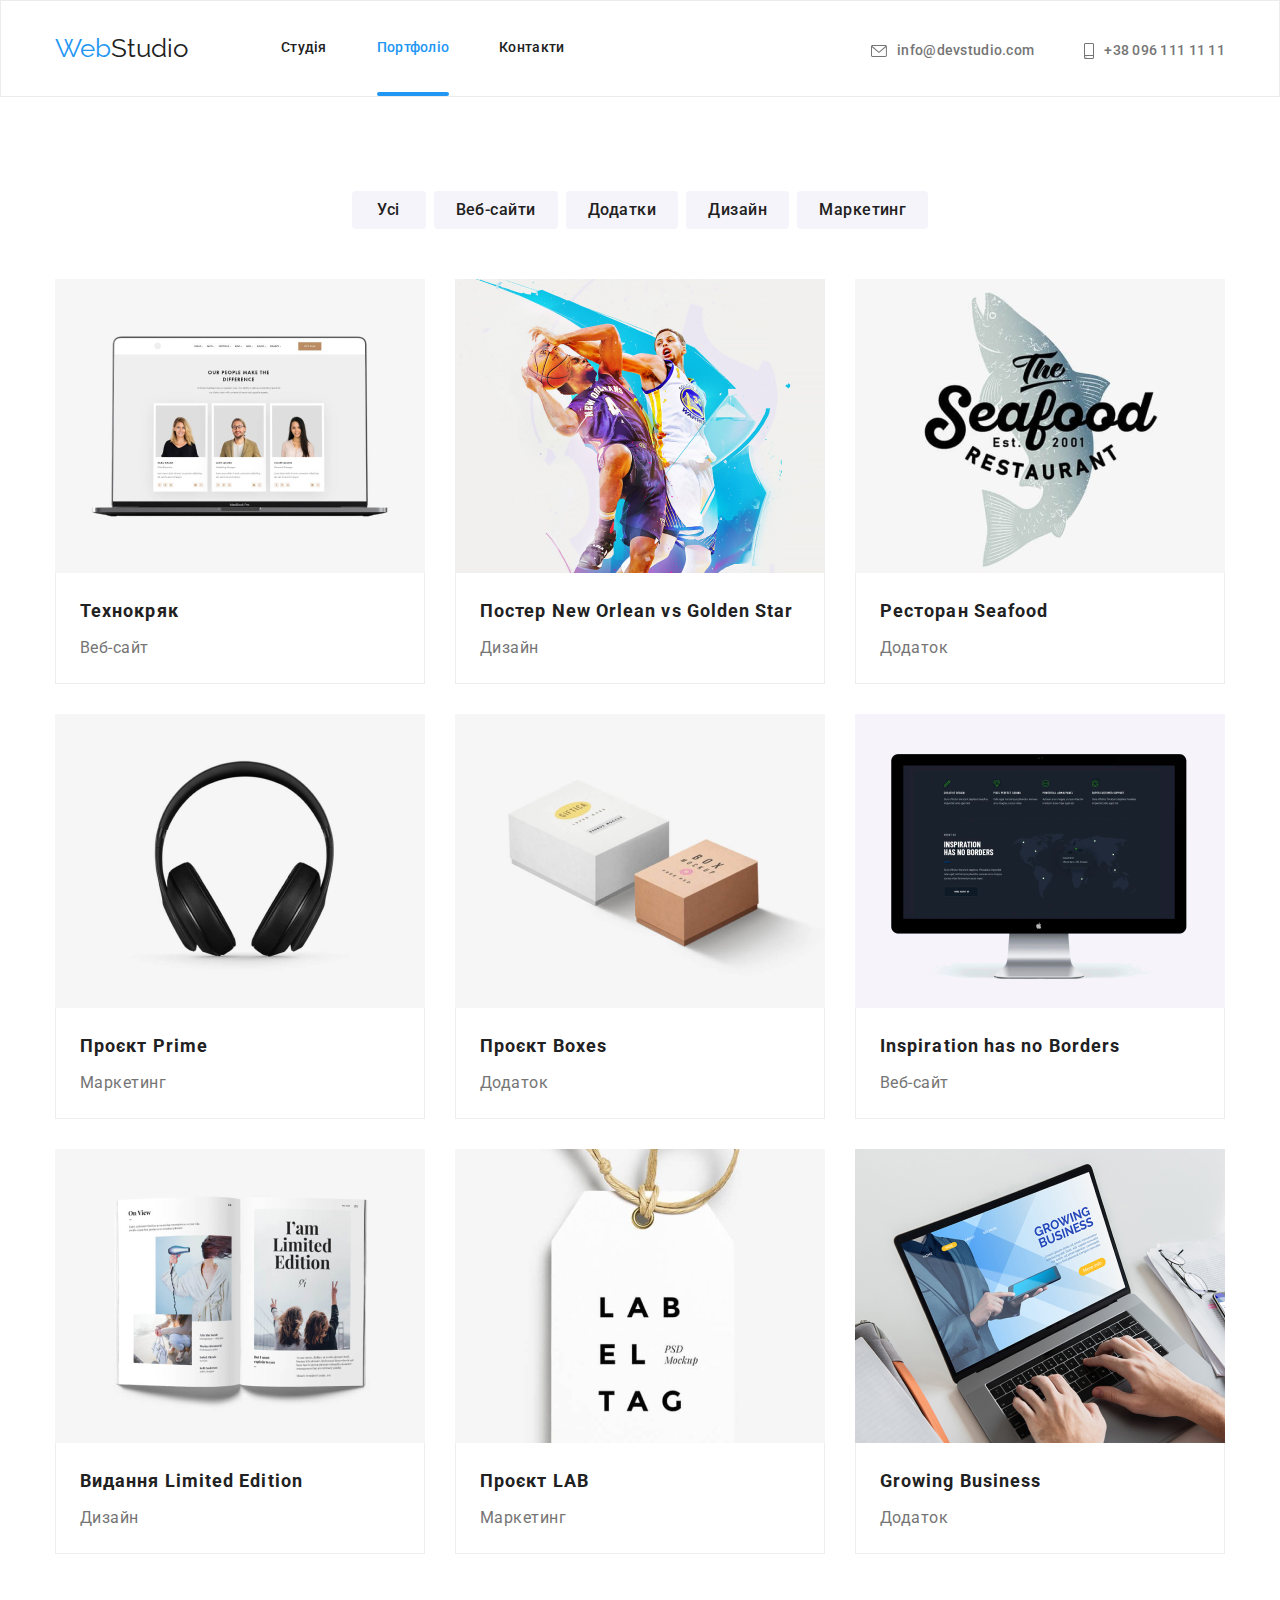
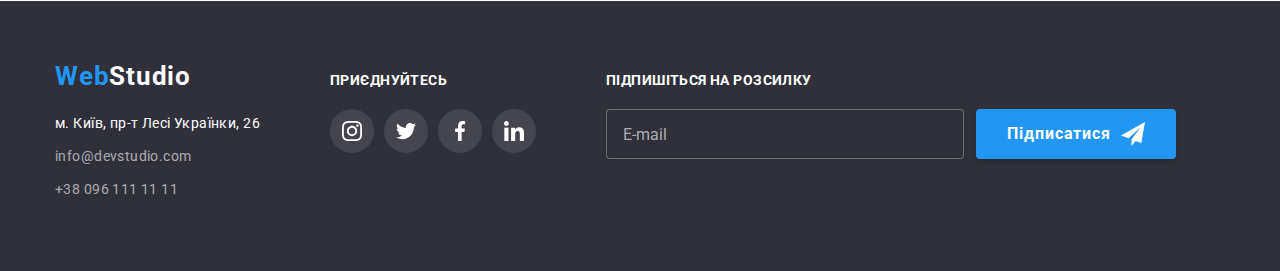
==== commit 4d8904d7: "доробила футер" ====
--- a/portfolio.html
+++ b/portfolio.html
@@ -17,7 +17,7 @@
 
 <body class="body">
     <header class="page-header">
-        <div class="container page-header-container">
+        <div class="container page-header_container">
             <nav class="page-navigation">
                 <a href="./index.html" class="logo cursor"><span class="web">Web</span><span
                         class="studio">Studio</span></a>
@@ -27,6 +27,7 @@
                     <li><a href="" class="nav-text">Контакти</a></li>
                 </ul>
             </nav>
+
             <ul class="page-header-contact list">
                 <li><a class="mail-header" href="mailto:info@devstudio.com">
                         <svg class="header-mail-icon" width="16" height="12">
@@ -39,6 +40,7 @@
                         </svg>
                         +38 096 111 11 11</a></li>
             </ul>
+
         </div>
     </header>
 
@@ -300,22 +302,23 @@
                 </ul>
             </div>
 
-            <!-- ПІДПИСКА -->
-            <div class="footer-subscribe">
-                <h2 class="footer-title subscribe-title">ПІДПИШІТЬСЯ НА РОЗСИЛКУ</h2>
-                <form class="footer-subscribe-form">
-                    <lable form="subscribe">
-                        <span class="footer-subscribe-form-wrapper">
-                            <input class="footer-subscribe-input" type="email" id="subscribe" name="mail-subscribe"
-                                class="footer-subscribe-mail" required pattern="[email regex]" placeholder="E-mail">
-                            <svg class="footer-subscribe-icon" width="24" height="24">
-                                <use href="./img/icons.svg#icon-icon-send"></use>
-                            </svg>
-                        </span>
-                    </lable>
-                    <button type="submit" class="footer-subscribe-btn">Підписатися</button>
-                </form>
-            </div>
+<!-- ПІДПИСКА -->
+<div class="footer-subscribe">
+    <h2 class="footer-title subscribe-title">ПІДПИШІТЬСЯ НА РОЗСИЛКУ</h2>
+    <form class="footer-subscribe-form">
+        <lable class="subscribe">
+            <span class="footer-subscribe-form-wrapper">
+                <input class="footer-subscribe-input" type="email" name="mail-subscribe" required
+                    pattern="[email regex]" placeholder="E-mail">
+
+            </span>
+        </lable>
+        <button type="submit" class="footer-subscribe-btn">Підписатися<svg class="footer-subscribe-icon" width="24"
+                height="24">
+                <use href="./img/icons.svg#icon-icon-send"></use>
+            </svg></button>
+    </form>
+</div>
         </div>
     </footer>
 
--- a/css/styles.css
+++ b/css/styles.css
@@ -83,7 +83,7 @@
     border: 1px solid #ECECEC
 }
 
-.page-header-container {
+.page-header_container {
     display: flex;
     align-items: baseline;
     gap: 30px;
@@ -626,8 +626,6 @@
     justify-content: center;
 }
 
-/* .site-filter-item {
-} */
 
 .button-secondary {
     color: var(--primary-text-color);
@@ -752,8 +750,6 @@
 }
 
 
-.work-overlay-text {}
-
 /* ============ Футер ============*/
 
 .footer {
@@ -938,9 +934,12 @@
     font-weight: 700;
     font-size: 16px;
     line-height: 1.88px;
-
-    align-items: center;
-    display: block;
+    margin-left: 62px;
+
+    align-items: center;
+    display: flex;
+    justify-content: center;
+    align-items: center;
     margin-left: 12px;
     text-align: center;
     letter-spacing: 0.06em;
@@ -951,6 +950,8 @@
     background: #2196F3;
     box-shadow: 0px 4px 4px rgba(0, 0, 0, 0.15);
     border-radius: 4px;
+    outline: none;
+    border: none;
 }
 
 .footer-subscribe-form-wrapper {
@@ -958,12 +959,9 @@
 }
 
 .footer-subscribe-icon {
-    position: absolute;
     fill: var(--white-text);
-    top: -13%;
-    left: 148%;
-    text-align: center;
-    font-family: 'Roboto';
+    margin-left: 10px;
+ 
 }
 
 
@@ -1004,10 +1002,9 @@
     transition-duration: 250ms;
     transition-timing-function: cubic-bezier(0.4, 0, 0.2, 1);
 }
-
-/*.backdrop.is-hidden .modal {
-    transform: translate(-50%, -50%) scale(0);
-}*/
+.modal-form-link {
+    color: var(--accent-color);
+}
 
 .modal-close-btn {
     position: absolute;
@@ -1022,6 +1019,11 @@
     background-color: transparent;
     border: 1px solid #cccccc;
     padding: 0;
+    outline: none;
+
+    transition-property: background-color;
+    transition-duration: 250ms;
+    transition-timing-function: cubic-bezier(0.4, 0, 0.2, 1);
 }
 
 .modal-close-icon {
@@ -1031,13 +1033,16 @@
     transition-duration: 250ms;
     transition-timing-function: cubic-bezier(0.4, 0, 0.2, 1);
 }
-.modal-close-icon:hover,
-.modal-close-icon:focus {
-    fill: var(--accent-color);
-}
-
-.modal-close-btn:hover + .modal-close-icon { fill: #2196F3;}
-.modal-close-btn:focus + .modal-close-icon { fill: #2196F3;}
+/*
+.modal-close-btn:hover,
+.modal-close-btn:focus {
+    border: 1px solid var(--accent-color);
+}*/
+
+.modal-close-btn:hover .modal-close-icon,
+.modal-close-btn:focus .modal-close-icon { 
+    fill: #2196F3;
+}
 
 
 /*=========ФОРМА=======*/
@@ -1059,9 +1064,6 @@
     cursor: pointer;
 }
 
-.modal-form-field {
-
-}
 
 .modal-form-field-desc {
     display: block;
@@ -1073,6 +1075,7 @@
 .modal-form-input-wrapper {
     position: relative;
     display: block;
+    cursor: pointer;
 }
 
 .modal-form-input {
@@ -1081,6 +1084,7 @@
     border: 1px solid rgba(33, 33, 33, 0.2);
     border-radius: 4px;
     padding-left: 42px;
+    cursor: pointer;
     transition-property: border-color;
     transition-duration: 250ms;
     transition-timing-function: cubic-bezier(0.4, 0, 0.2, 1);
@@ -1111,6 +1115,7 @@
     width: 100%;
     height: 120px;
     resize: none;
+    padding-top: 12px;
     padding-left: 16px;
     border: 1px solid rgba(33, 33, 33, 0.2);
     border-radius: 4px;
@@ -1138,8 +1143,14 @@
 .modal-form-own-check {
         border: 1px solid #303030;
         border-radius: 4px;
-        cursor: pointer;
         margin-right: 7px;
+        font-family: 'Roboto';
+        font-style: normal;
+        font-weight: 400;
+        font-size: 14px;
+        line-height: 1.71;
+        letter-spacing: 0.03em;
+        color: #757575;
     }
 
 .modal-form-own-check-icon {
@@ -1161,19 +1172,23 @@
 }
 
 .modal-form-btn {
-
     padding: 10px 52px;
     margin-top: 30px;
     align-self:center;
+
     font-family: 'Roboto';
     font-weight: 700;
     font-size: 16px;
     line-height: 1.88;
     letter-spacing: 0.06em;
-    color: #FFFFFF;
-    background: #2196F3;
+    color:var(--white-text);
+
+    background: var(--accent-color);
     box-shadow: 0px 4px 4px rgba(0, 0, 0, 0.15);
     border-radius: 4px;
+    outline: none;
+    border: none;
+
     transition-property: background-color;
     transition-duration: 250ms;
     transition-timing-function: cubic-bezier(0.4, 0, 0.2, 1);
